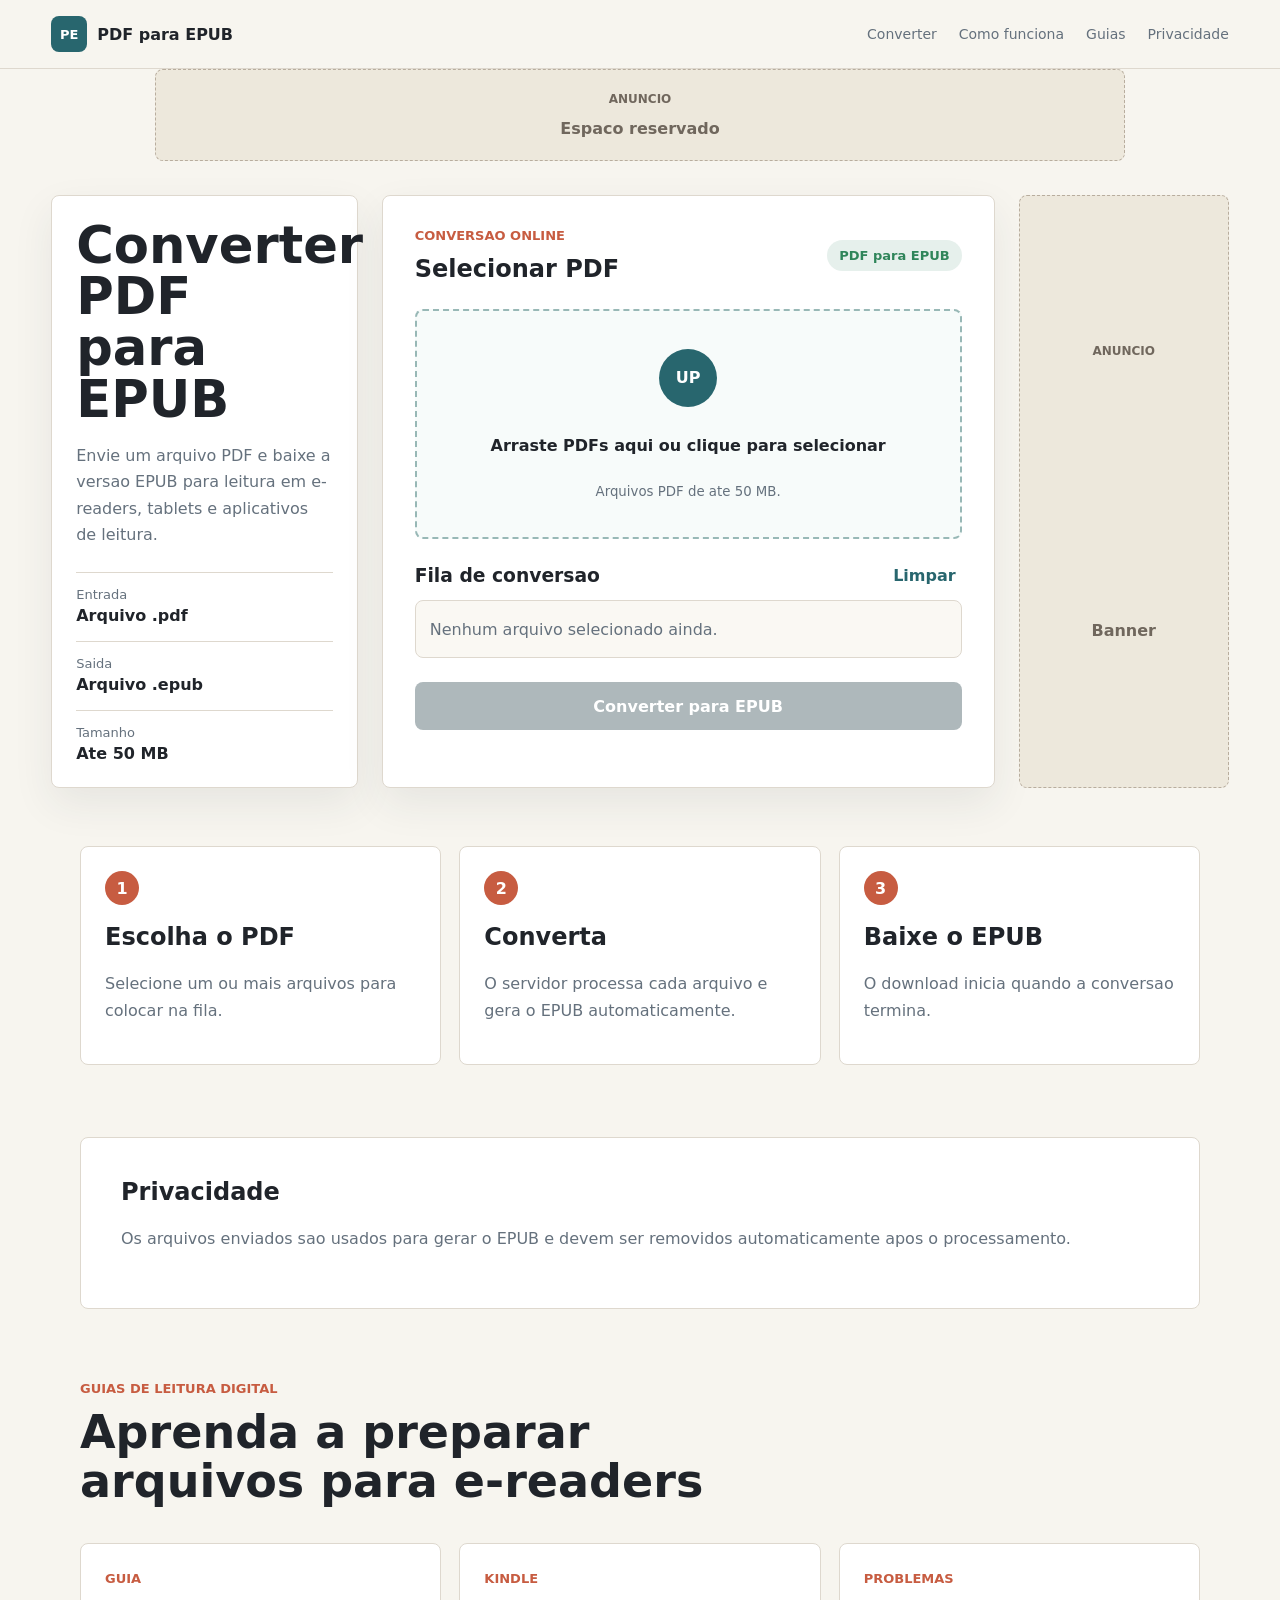
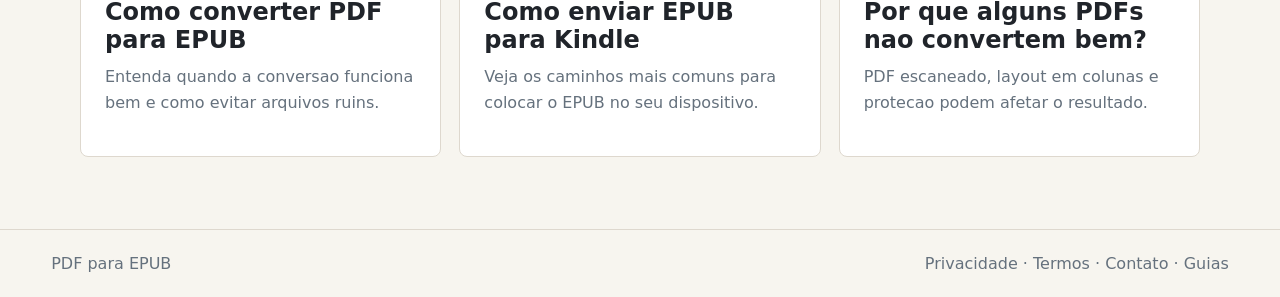
==== index.html @ bbee6e44 "Site pronto para produção" ====
<!doctype html>
<html lang="pt-BR">
  <head>
    <meta charset="utf-8">
    <meta name="viewport" content="width=device-width, initial-scale=1">
    <title>PDF para EPUB | Conversor online</title>
    <meta
      name="description"
      content="Converta PDF para EPUB e aprenda como ler melhor no Kindle, Kobo e aplicativos de leitura."
    >
    <meta property="og:title" content="PDF para EPUB | Conversor online">
    <meta property="og:description" content="Converta PDF para EPUB direto pelo navegador.">
    <meta property="og:type" content="website">
    <link rel="stylesheet" href="styles.css?v=20260701-4">
  </head>
  <body>
    <header class="topbar">
      <a class="brand" href="#" aria-label="PDF para EPUB">
        <span class="brand-mark">PE</span>
        <span>PDF para EPUB</span>
      </a>
      <nav class="nav" aria-label="Navegacao principal">
        <a href="#converter">Converter</a>
        <a href="#como-funciona">Como funciona</a>
        <a href="/guias.html">Guias</a>
        <a href="/privacy.html">Privacidade</a>
      </nav>
    </header>

    <main>
      <aside class="ad-slot ad-slot-wide" aria-label="Espaco reservado para anuncio">
        <span>Anuncio</span>
        <strong>Espaco reservado</strong>
      </aside>

      <section class="converter-hero" id="converter">
        <aside class="panel panel-side">
          <h1>Converter PDF para EPUB</h1>
          <p>
            Envie um arquivo PDF e baixe a versao EPUB para leitura em e-readers, tablets e aplicativos de leitura.
          </p>
          <dl class="feature-list">
            <div>
              <dt>Entrada</dt>
              <dd>Arquivo .pdf</dd>
            </div>
            <div>
              <dt>Saida</dt>
              <dd>Arquivo .epub</dd>
            </div>
            <div>
              <dt>Tamanho</dt>
              <dd>Ate 50 MB</dd>
            </div>
          </dl>
        </aside>

        <section class="converter-card" aria-labelledby="converter-title">
          <div class="converter-header">
            <div>
              <p class="eyebrow">Conversao online</p>
              <h2 id="converter-title">Selecionar PDF</h2>
            </div>
            <span class="status-pill">PDF para EPUB</span>
          </div>

          <label class="dropzone" id="dropzone" for="file-input">
            <input id="file-input" type="file" accept="application/pdf,.pdf" multiple>
            <span class="upload-icon" aria-hidden="true">UP</span>
            <strong>Arraste PDFs aqui ou clique para selecionar</strong>
            <small>Arquivos PDF de ate 50 MB.</small>
          </label>

          <div class="queue-header">
            <h3>Fila de conversao</h3>
            <button class="text-button" id="clear-button" type="button">Limpar</button>
          </div>

          <ul class="file-list" id="file-list" aria-live="polite">
            <li class="empty-state">Nenhum arquivo selecionado ainda.</li>
          </ul>

          <button class="convert-button" id="convert-button" type="button" disabled>
            Converter para EPUB
          </button>
        </section>

        <aside class="ad-slot ad-slot-tall" aria-label="Espaco reservado para anuncio lateral">
          <span>Anuncio</span>
          <strong>Banner</strong>
        </aside>
      </section>

      <section class="info-grid" id="como-funciona">
        <article>
          <span class="step">1</span>
          <h2>Escolha o PDF</h2>
          <p>Selecione um ou mais arquivos para colocar na fila.</p>
        </article>
        <article>
          <span class="step">2</span>
          <h2>Converta</h2>
          <p>O servidor processa cada arquivo e gera o EPUB automaticamente.</p>
        </article>
        <article>
          <span class="step">3</span>
          <h2>Baixe o EPUB</h2>
          <p>O download inicia quando a conversao termina.</p>
        </article>
      </section>

      <section class="privacy" id="privacidade">
        <h2>Privacidade</h2>
        <p>
          Os arquivos enviados sao usados para gerar o EPUB e devem ser removidos automaticamente apos o processamento.
        </p>
      </section>

      <section class="content-preview" aria-labelledby="guides-title">
        <div class="section-heading">
          <p class="eyebrow">Guias de leitura digital</p>
          <h2 id="guides-title">Aprenda a preparar arquivos para e-readers</h2>
        </div>
        <div class="article-grid">
          <a class="article-card" href="/como-converter-pdf-para-epub.html">
            <span>Guia</span>
            <h3>Como converter PDF para EPUB</h3>
            <p>Entenda quando a conversao funciona bem e como evitar arquivos ruins.</p>
          </a>
          <a class="article-card" href="/como-enviar-epub-para-kindle.html">
            <span>Kindle</span>
            <h3>Como enviar EPUB para Kindle</h3>
            <p>Veja os caminhos mais comuns para colocar o EPUB no seu dispositivo.</p>
          </a>
          <a class="article-card" href="/por-que-pdf-nao-converte-bem.html">
            <span>Problemas</span>
            <h3>Por que alguns PDFs nao convertem bem?</h3>
            <p>PDF escaneado, layout em colunas e protecao podem afetar o resultado.</p>
          </a>
        </div>
      </section>
    </main>

    <footer class="footer">
      <span>PDF para EPUB</span>
      <span>
        <a href="/privacy.html">Privacidade</a> ·
        <a href="/terms.html">Termos</a> ·
        <a href="/contact.html">Contato</a> ·
        <a href="/guias.html">Guias</a>
      </span>
    </footer>

    <script src="app.js?v=20260701-4"></script>
  </body>
</html>
---- styles.css ----
:root {
  color-scheme: light;
  --bg: #f7f5ef;
  --surface: #ffffff;
  --surface-strong: #f0eadf;
  --ink: #20242a;
  --muted: #65717d;
  --line: #ded8ce;
  --primary: #28666e;
  --primary-dark: #17494f;
  --accent: #c75c41;
  --success: #2f855a;
  --shadow: 0 24px 70px rgba(37, 46, 58, 0.14);
  font-family: Inter, ui-sans-serif, system-ui, -apple-system, BlinkMacSystemFont, "Segoe UI", sans-serif;
}

* {
  box-sizing: border-box;
}

html {
  scroll-behavior: smooth;
}

body {
  margin: 0;
  background: var(--bg);
  color: var(--ink);
}

a {
  color: inherit;
  text-decoration: none;
}

.topbar {
  align-items: center;
  background: rgba(247, 245, 239, 0.92);
  border-bottom: 1px solid var(--line);
  display: flex;
  justify-content: space-between;
  padding: 16px clamp(20px, 4vw, 64px);
  position: sticky;
  top: 0;
  z-index: 10;
  backdrop-filter: blur(14px);
}

.brand {
  align-items: center;
  display: inline-flex;
  font-weight: 800;
  gap: 10px;
}

.brand-mark {
  align-items: center;
  background: var(--primary);
  border-radius: 8px;
  color: #fff;
  display: inline-flex;
  font-size: 13px;
  height: 36px;
  justify-content: center;
  width: 36px;
}

.nav {
  display: flex;
  gap: 22px;
  color: var(--muted);
  font-size: 14px;
}

.nav a:hover {
  color: var(--ink);
}

main {
  width: 100%;
}

.hero {
  align-items: center;
  display: grid;
  gap: clamp(28px, 6vw, 80px);
  grid-template-columns: minmax(0, 1.05fr) minmax(280px, 0.95fr);
  min-height: calc(100vh - 70px);
  padding: clamp(48px, 7vw, 92px) clamp(20px, 4vw, 64px) 36px;
}

.hero-copy {
  max-width: 760px;
}

.eyebrow {
  color: var(--accent);
  font-size: 13px;
  font-weight: 800;
  letter-spacing: 0;
  margin: 0 0 12px;
  text-transform: uppercase;
}

h1,
h2,
h3,
p {
  margin-top: 0;
}

h1 {
  font-size: clamp(42px, 6vw, 76px);
  line-height: 0.98;
  margin-bottom: 24px;
}

.hero p {
  color: var(--muted);
  font-size: 18px;
  line-height: 1.7;
  max-width: 650px;
}

.hero-actions {
  display: flex;
  flex-wrap: wrap;
  gap: 12px;
  margin-top: 32px;
}

.button,
.convert-button {
  align-items: center;
  border: 0;
  border-radius: 8px;
  cursor: pointer;
  display: inline-flex;
  font: inherit;
  font-weight: 800;
  justify-content: center;
  min-height: 48px;
  padding: 0 20px;
}

.primary,
.convert-button {
  background: var(--primary);
  color: #fff;
}

.primary:hover,
.convert-button:hover:not(:disabled) {
  background: var(--primary-dark);
}

.secondary {
  background: var(--surface-strong);
  color: var(--ink);
}

.hero-visual {
  align-items: center;
  display: grid;
  gap: 22px;
  justify-items: center;
  min-height: 420px;
  position: relative;
}

.paper {
  background: var(--surface);
  border: 1px solid var(--line);
  border-radius: 8px;
  box-shadow: var(--shadow);
  display: grid;
  gap: 18px;
  min-height: 168px;
  padding: 28px;
  width: min(340px, 100%);
}

.paper span {
  align-items: center;
  border-radius: 999px;
  color: #fff;
  display: inline-flex;
  font-size: 13px;
  font-weight: 900;
  height: 34px;
  justify-content: center;
  width: 74px;
}

.paper strong {
  align-self: end;
  font-size: 24px;
}

.paper.pdf {
  transform: rotate(-4deg) translateX(-26px);
}

.paper.pdf span {
  background: var(--accent);
}

.paper.epub {
  transform: rotate(3deg) translateX(28px);
}

.paper.epub span {
  background: var(--primary);
}

.transfer-line {
  background: linear-gradient(90deg, var(--accent), var(--primary));
  border-radius: 99px;
  height: 6px;
  width: min(280px, 70%);
}

.ad-slot {
  align-items: center;
  background: #ede8dc;
  border: 1px dashed #b8ad9e;
  border-radius: 8px;
  color: #70675d;
  display: grid;
  gap: 4px;
  justify-items: center;
  padding: 18px;
  text-align: center;
}

.ad-slot span {
  font-size: 12px;
  font-weight: 900;
  text-transform: uppercase;
}

.ad-slot-wide {
  margin: 0 auto 34px;
  min-height: 92px;
  width: min(970px, calc(100% - 40px));
}

.converter-hero {
  display: grid;
  gap: 24px;
  grid-template-columns: minmax(220px, 0.7fr) minmax(320px, 1.4fr) minmax(180px, 0.48fr);
  padding: 0 clamp(20px, 4vw, 64px) 58px;
}

.panel,
.converter-card {
  background: var(--surface);
  border: 1px solid var(--line);
  border-radius: 8px;
  box-shadow: 0 16px 40px rgba(37, 46, 58, 0.08);
}

.panel {
  padding: 24px;
}

.panel-side h1 {
  font-size: clamp(34px, 4vw, 52px);
  line-height: 1;
  margin-bottom: 18px;
}

.panel p,
.privacy p,
.info-grid p {
  color: var(--muted);
  line-height: 1.65;
}

.feature-list {
  display: grid;
  gap: 16px;
  margin: 24px 0 0;
}

.feature-list div {
  border-top: 1px solid var(--line);
  padding-top: 14px;
}

.feature-list dt {
  color: var(--muted);
  font-size: 13px;
}

.feature-list dd {
  font-weight: 800;
  margin: 4px 0 0;
}

.converter-card {
  padding: clamp(20px, 3vw, 32px);
}

.converter-header,
.queue-header {
  align-items: center;
  display: flex;
  justify-content: space-between;
  gap: 16px;
}

.converter-header h2,
.queue-header h3 {
  margin-bottom: 0;
}

.status-pill {
  background: #e6f0ec;
  border-radius: 999px;
  color: var(--success);
  font-size: 13px;
  font-weight: 800;
  padding: 8px 12px;
  white-space: nowrap;
}

.dropzone {
  align-items: center;
  background: #f7fbfa;
  border: 2px dashed #98b8b6;
  border-radius: 8px;
  cursor: pointer;
  display: grid;
  gap: 10px;
  justify-items: center;
  margin: 26px 0;
  min-height: 230px;
  padding: 28px;
  text-align: center;
  transition: border-color 0.2s ease, background 0.2s ease;
}

.dropzone.dragging {
  background: #edf8f6;
  border-color: var(--primary);
}

.dropzone input {
  display: none;
}

.upload-icon {
  align-items: center;
  background: var(--primary);
  border-radius: 999px;
  color: #fff;
  display: inline-flex;
  font-size: 16px;
  font-weight: 900;
  height: 58px;
  justify-content: center;
  line-height: 1;
  width: 58px;
}

.dropzone small {
  color: var(--muted);
}

.text-button {
  background: transparent;
  border: 0;
  color: var(--primary);
  cursor: pointer;
  font: inherit;
  font-weight: 800;
}

.file-list {
  display: grid;
  gap: 10px;
  list-style: none;
  margin: 14px 0 24px;
  padding: 0;
}

.file-list li {
  align-items: center;
  background: #faf8f3;
  border: 1px solid var(--line);
  border-radius: 8px;
  display: grid;
  gap: 8px;
  grid-template-columns: 1fr auto;
  min-height: 58px;
  padding: 12px 14px;
}

.file-meta {
  color: var(--muted);
  display: block;
  font-size: 13px;
  margin-top: 2px;
}

.file-state {
  color: var(--primary);
  font-size: 13px;
  font-weight: 900;
}

.empty-state {
  color: var(--muted);
  grid-template-columns: 1fr !important;
}

.convert-button {
  width: 100%;
}

.convert-button:disabled {
  background: #aeb8bb;
  cursor: not-allowed;
}

.ad-slot-tall {
  min-height: 420px;
}

.info-grid,
.privacy,
.content-preview {
  margin: 0 auto 72px;
  width: min(1120px, calc(100% - 40px));
}

.info-grid {
  display: grid;
  gap: 18px;
  grid-template-columns: repeat(3, 1fr);
}

.info-grid article {
  background: var(--surface);
  border: 1px solid var(--line);
  border-radius: 8px;
  padding: 24px;
}

.step {
  align-items: center;
  background: var(--accent);
  border-radius: 999px;
  color: #fff;
  display: inline-flex;
  font-weight: 900;
  height: 34px;
  justify-content: center;
  margin-bottom: 18px;
  width: 34px;
}

.privacy {
  background: var(--surface);
  border: 1px solid var(--line);
  border-radius: 8px;
  padding: clamp(24px, 4vw, 40px);
}

.section-heading {
  margin-bottom: 22px;
  max-width: 720px;
}

.section-heading h2 {
  font-size: clamp(30px, 4vw, 46px);
  line-height: 1.05;
}

.article-grid {
  display: grid;
  gap: 18px;
  grid-template-columns: repeat(3, 1fr);
}

.article-card {
  background: var(--surface);
  border: 1px solid var(--line);
  border-radius: 8px;
  display: block;
  min-height: 210px;
  padding: 24px;
  transition: border-color 0.2s ease, transform 0.2s ease;
}

.article-card:hover {
  border-color: var(--primary);
  transform: translateY(-2px);
}

.article-card span {
  color: var(--accent);
  font-size: 13px;
  font-weight: 900;
  text-transform: uppercase;
}

.article-card h3 {
  font-size: 24px;
  line-height: 1.15;
  margin: 12px 0 10px;
}

.article-card p {
  color: var(--muted);
  line-height: 1.6;
}

.legal-page {
  background: var(--surface);
  border: 1px solid var(--line);
  border-radius: 8px;
  margin: 48px auto 72px;
  padding: clamp(24px, 4vw, 44px);
  width: min(860px, calc(100% - 40px));
}

.legal-page h1 {
  font-size: clamp(34px, 5vw, 54px);
  line-height: 1;
  margin-bottom: 22px;
}

.legal-page p {
  color: var(--muted);
  line-height: 1.75;
}

.article-page {
  background: var(--surface);
  border: 1px solid var(--line);
  border-radius: 8px;
  margin: 48px auto 72px;
  padding: clamp(24px, 5vw, 56px);
  width: min(860px, calc(100% - 40px));
}

.article-page h1 {
  font-size: clamp(36px, 6vw, 64px);
  line-height: 1;
}

.article-page h2 {
  font-size: clamp(24px, 3vw, 32px);
  margin: 34px 0 12px;
}

.article-page p {
  color: var(--muted);
  font-size: 18px;
  line-height: 1.75;
}

.inline-link {
  color: var(--primary);
  font-weight: 900;
  text-decoration: underline;
  text-underline-offset: 4px;
}

.article-list {
  display: grid;
  gap: 12px;
  margin-top: 28px;
}

.article-list a {
  background: #faf8f3;
  border: 1px solid var(--line);
  border-radius: 8px;
  color: var(--primary);
  font-weight: 900;
  padding: 16px;
}

.footer {
  align-items: center;
  border-top: 1px solid var(--line);
  color: var(--muted);
  display: flex;
  gap: 16px;
  justify-content: space-between;
  padding: 24px clamp(20px, 4vw, 64px);
}

@media (max-width: 980px) {
  .hero,
  .converter-hero {
    grid-template-columns: 1fr;
  }

  .hero {
    min-height: auto;
  }

  .ad-slot-tall {
    min-height: 120px;
  }

  .info-grid {
    grid-template-columns: 1fr;
  }

  .article-grid {
    grid-template-columns: 1fr;
  }
}

@media (max-width: 680px) {
  .topbar {
    align-items: flex-start;
    gap: 14px;
  }

  .nav {
    display: none;
  }

  h1 {
    font-size: 42px;
  }

  .hero-visual {
    min-height: 340px;
  }

  .paper.pdf,
  .paper.epub {
    transform: none;
  }

  .converter-header,
  .footer {
    align-items: flex-start;
    flex-direction: column;
  }

  .file-list li {
    grid-template-columns: 1fr;
  }
}
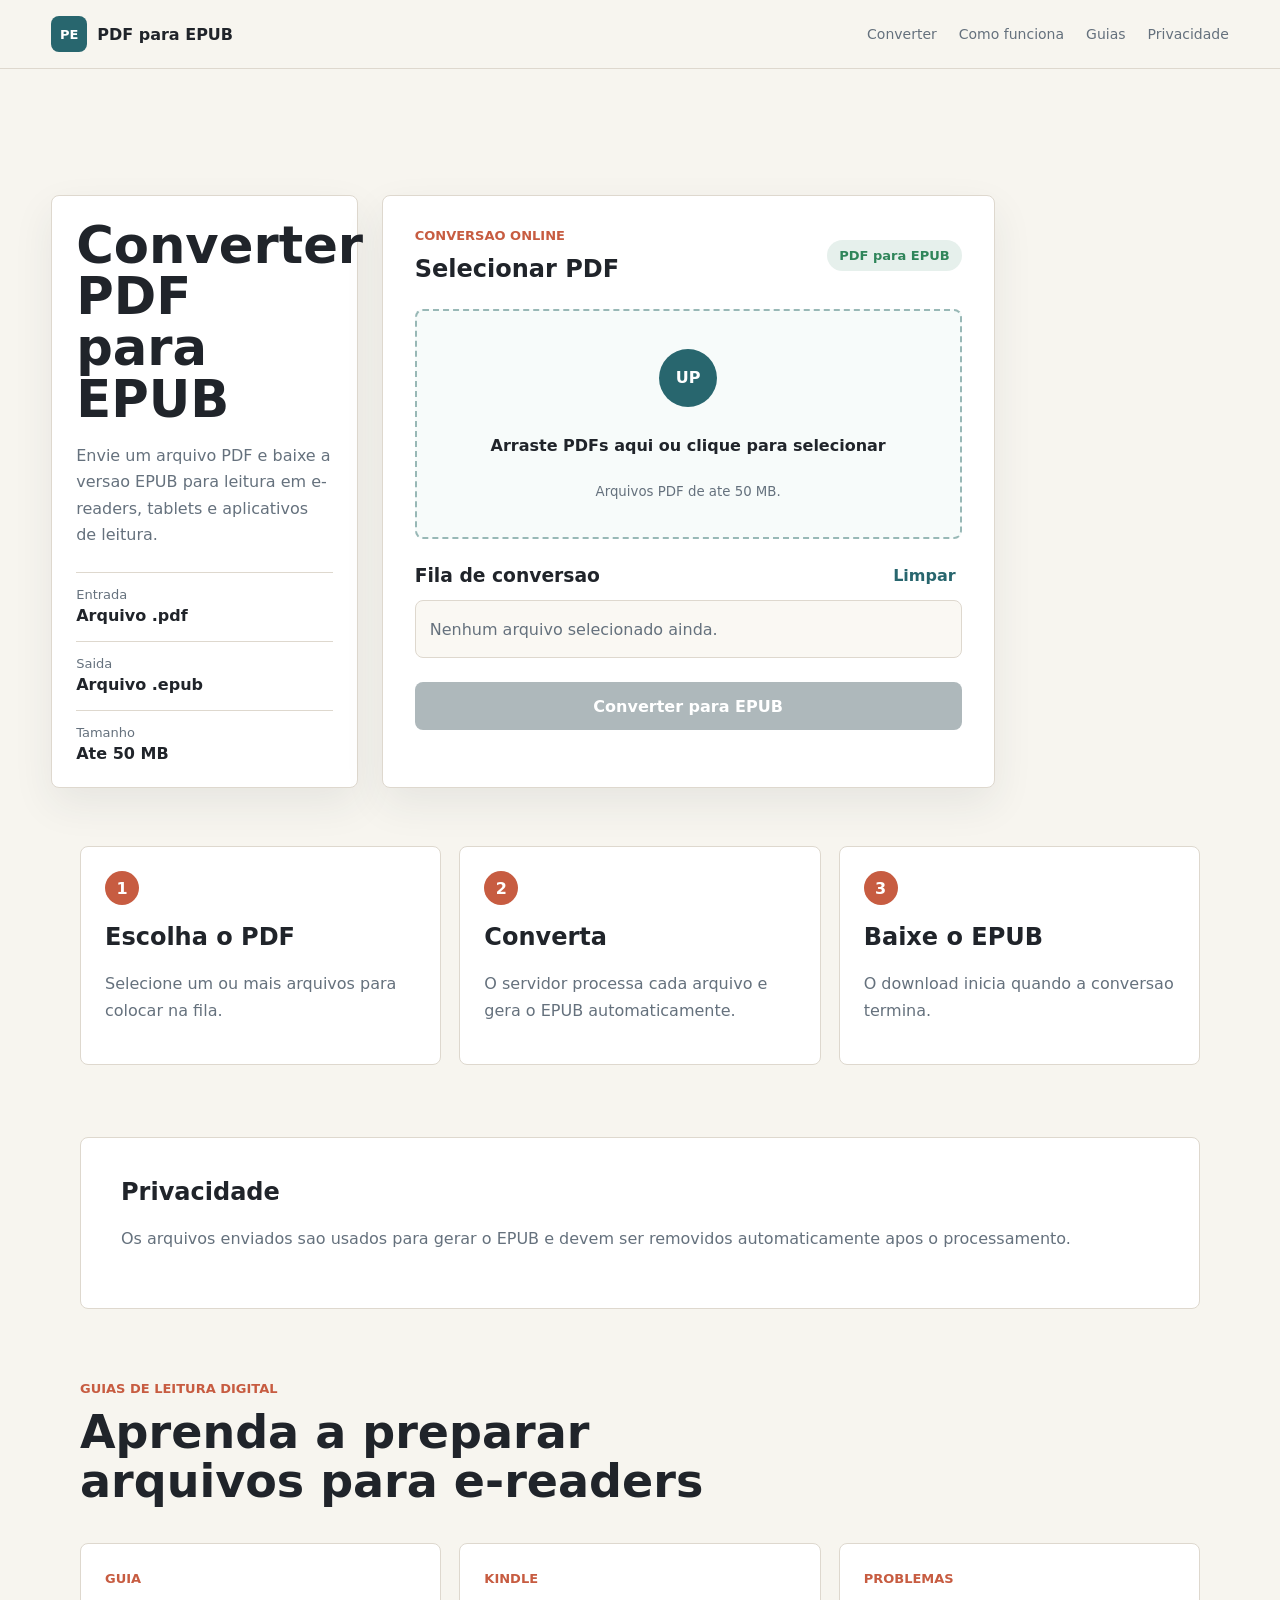
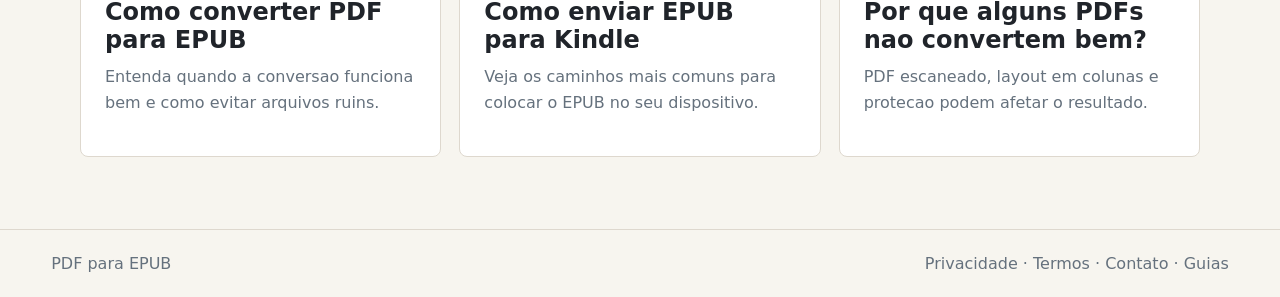
==== commit cbff1271: "Remove ad placeholder labels" ====
--- a/index.html
+++ b/index.html
@@ -11,7 +11,7 @@
     <meta property="og:title" content="PDF para EPUB | Conversor online">
     <meta property="og:description" content="Converta PDF para EPUB direto pelo navegador.">
     <meta property="og:type" content="website">
-    <link rel="stylesheet" href="styles.css?v=20260701-4">
+    <link rel="stylesheet" href="styles.css?v=20260704-1">
   </head>
   <body>
     <header class="topbar">
@@ -28,10 +28,7 @@
     </header>
 
     <main>
-      <aside class="ad-slot ad-slot-wide" aria-label="Espaco reservado para anuncio">
-        <span>Anuncio</span>
-        <strong>Espaco reservado</strong>
-      </aside>
+      <aside class="ad-slot ad-slot-wide" aria-label="Publicidade"></aside>
 
       <section class="converter-hero" id="converter">
         <aside class="panel panel-side">
@@ -85,10 +82,7 @@
           </button>
         </section>
 
-        <aside class="ad-slot ad-slot-tall" aria-label="Espaco reservado para anuncio lateral">
-          <span>Anuncio</span>
-          <strong>Banner</strong>
-        </aside>
+        <aside class="ad-slot ad-slot-tall" aria-label="Publicidade"></aside>
       </section>
 
       <section class="info-grid" id="como-funciona">
@@ -151,6 +145,6 @@
       </span>
     </footer>
 
-    <script src="app.js?v=20260701-4"></script>
+    <script src="app.js?v=20260704-1"></script>
   </body>
 </html>
--- a/styles.css
+++ b/styles.css
@@ -222,21 +222,14 @@
 
 .ad-slot {
   align-items: center;
-  background: #ede8dc;
-  border: 1px dashed #b8ad9e;
-  border-radius: 8px;
-  color: #70675d;
+  background: transparent;
+  border: 0;
+  border-radius: 8px;
   display: grid;
   gap: 4px;
   justify-items: center;
   padding: 18px;
   text-align: center;
-}
-
-.ad-slot span {
-  font-size: 12px;
-  font-weight: 900;
-  text-transform: uppercase;
 }
 
 .ad-slot-wide {
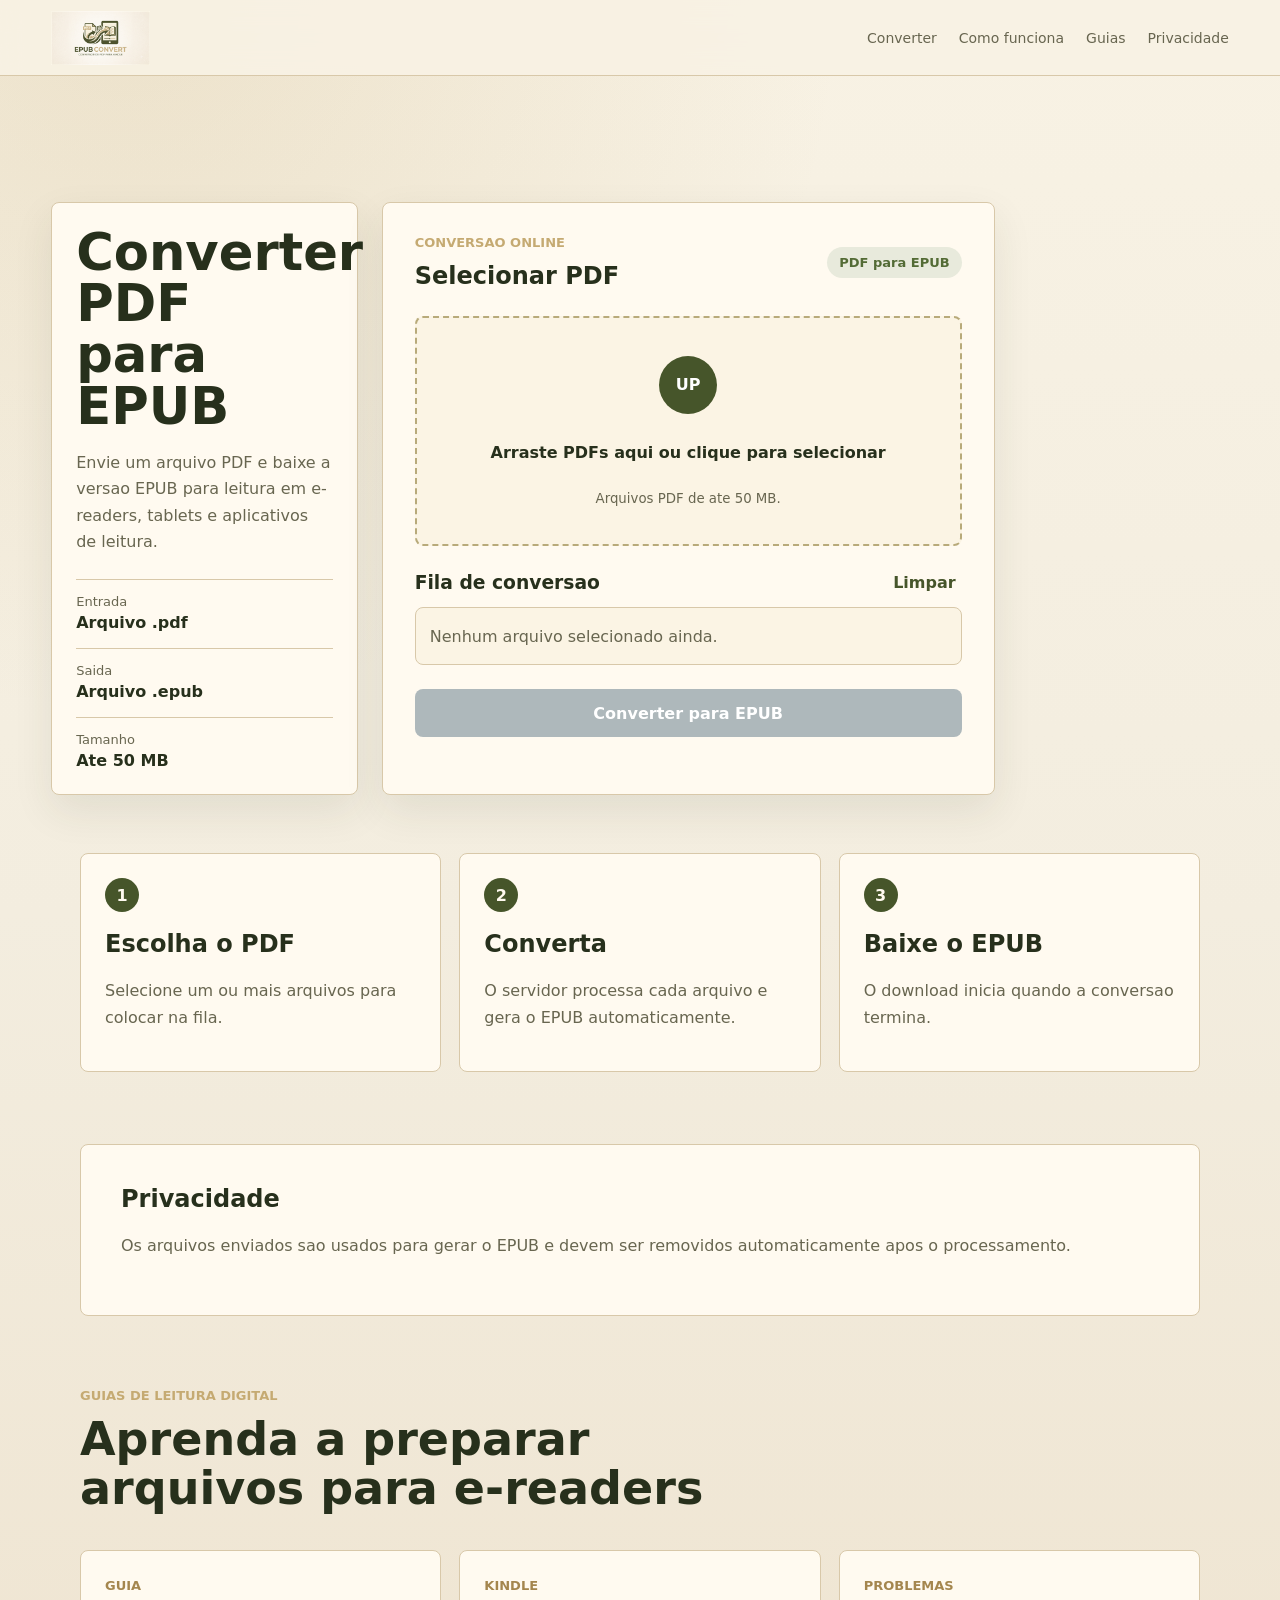
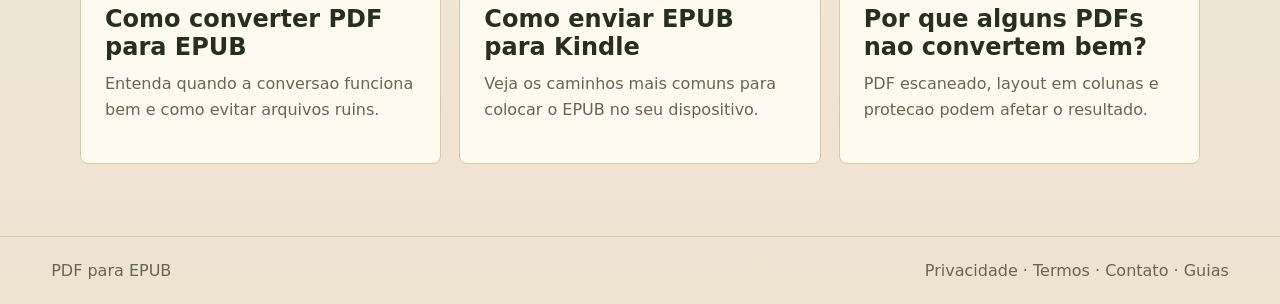
==== commit e0b2ab13: "Apply site branding and favicon" ====
--- a/index.html
+++ b/index.html
@@ -11,13 +11,14 @@
     <meta property="og:title" content="PDF para EPUB | Conversor online">
     <meta property="og:description" content="Converta PDF para EPUB direto pelo navegador.">
     <meta property="og:type" content="website">
-    <link rel="stylesheet" href="styles.css?v=20260704-1">
+    <link rel="icon" type="image/png" href="/assets/favicon.png">
+    <link rel="apple-touch-icon" href="/assets/favicon.png">
+    <link rel="stylesheet" href="styles.css?v=20260704-2">
   </head>
   <body>
     <header class="topbar">
-      <a class="brand" href="#" aria-label="PDF para EPUB">
-        <span class="brand-mark">PE</span>
-        <span>PDF para EPUB</span>
+      <a class="brand" href="/" aria-label="EPUB Convert">
+        <img class="brand-logo" src="/assets/logo.png" alt="EPUB Convert">
       </a>
       <nav class="nav" aria-label="Navegacao principal">
         <a href="#converter">Converter</a>
@@ -145,6 +146,6 @@
       </span>
     </footer>
 
-    <script src="app.js?v=20260704-1"></script>
+    <script src="app.js?v=20260704-2"></script>
   </body>
 </html>
--- a/styles.css
+++ b/styles.css
@@ -1,16 +1,17 @@
 :root {
   color-scheme: light;
-  --bg: #f7f5ef;
-  --surface: #ffffff;
-  --surface-strong: #f0eadf;
-  --ink: #20242a;
-  --muted: #65717d;
-  --line: #ded8ce;
-  --primary: #28666e;
-  --primary-dark: #17494f;
-  --accent: #c75c41;
-  --success: #2f855a;
-  --shadow: 0 24px 70px rgba(37, 46, 58, 0.14);
+  --bg: #f3eddf;
+  --surface: #fffaf0;
+  --surface-strong: #e9ddc4;
+  --ink: #27301c;
+  --muted: #686650;
+  --line: #d8c8a9;
+  --primary: #46552a;
+  --primary-dark: #2f3b1a;
+  --accent: #c5aa72;
+  --accent-dark: #a4864e;
+  --success: #536b35;
+  --shadow: 0 24px 70px rgba(48, 55, 32, 0.16);
   font-family: Inter, ui-sans-serif, system-ui, -apple-system, BlinkMacSystemFont, "Segoe UI", sans-serif;
 }
 
@@ -20,11 +21,14 @@
 
 html {
   scroll-behavior: smooth;
+  scroll-padding-top: 92px;
 }
 
 body {
   margin: 0;
-  background: var(--bg);
+  background:
+    radial-gradient(circle at 10% 0%, rgba(197, 170, 114, 0.22), transparent 32%),
+    linear-gradient(180deg, #f8f2e4 0%, var(--bg) 48%, #eee3cf 100%);
   color: var(--ink);
 }
 
@@ -35,11 +39,12 @@
 
 .topbar {
   align-items: center;
-  background: rgba(247, 245, 239, 0.92);
+  background: rgba(248, 242, 228, 0.94);
   border-bottom: 1px solid var(--line);
   display: flex;
   justify-content: space-between;
-  padding: 16px clamp(20px, 4vw, 64px);
+  min-height: 76px;
+  padding: 10px clamp(20px, 4vw, 64px);
   position: sticky;
   top: 0;
   z-index: 10;
@@ -53,16 +58,11 @@
   gap: 10px;
 }
 
-.brand-mark {
-  align-items: center;
-  background: var(--primary);
-  border-radius: 8px;
-  color: #fff;
-  display: inline-flex;
-  font-size: 13px;
-  height: 36px;
-  justify-content: center;
-  width: 36px;
+.brand-logo {
+  display: block;
+  height: 54px;
+  object-fit: contain;
+  width: auto;
 }
 
 .nav {
@@ -73,7 +73,7 @@
 }
 
 .nav a:hover {
-  color: var(--ink);
+  color: var(--primary);
 }
 
 main {
@@ -243,6 +243,7 @@
   gap: 24px;
   grid-template-columns: minmax(220px, 0.7fr) minmax(320px, 1.4fr) minmax(180px, 0.48fr);
   padding: 0 clamp(20px, 4vw, 64px) 58px;
+  scroll-margin-top: 104px;
 }
 
 .panel,
@@ -250,7 +251,7 @@
   background: var(--surface);
   border: 1px solid var(--line);
   border-radius: 8px;
-  box-shadow: 0 16px 40px rgba(37, 46, 58, 0.08);
+  box-shadow: 0 16px 40px rgba(48, 55, 32, 0.09);
 }
 
 .panel {
@@ -309,7 +310,7 @@
 }
 
 .status-pill {
-  background: #e6f0ec;
+  background: #e8eadc;
   border-radius: 999px;
   color: var(--success);
   font-size: 13px;
@@ -320,8 +321,8 @@
 
 .dropzone {
   align-items: center;
-  background: #f7fbfa;
-  border: 2px dashed #98b8b6;
+  background: #fbf4e4;
+  border: 2px dashed #b8aa7a;
   border-radius: 8px;
   cursor: pointer;
   display: grid;
@@ -335,7 +336,7 @@
 }
 
 .dropzone.dragging {
-  background: #edf8f6;
+  background: #f2ead4;
   border-color: var(--primary);
 }
 
@@ -380,7 +381,7 @@
 
 .file-list li {
   align-items: center;
-  background: #faf8f3;
+  background: #fbf4e4;
   border: 1px solid var(--line);
   border-radius: 8px;
   display: grid;
@@ -443,9 +444,9 @@
 
 .step {
   align-items: center;
-  background: var(--accent);
+  background: var(--primary);
   border-radius: 999px;
-  color: #fff;
+  color: #fffaf0;
   display: inline-flex;
   font-weight: 900;
   height: 34px;
@@ -493,7 +494,7 @@
 }
 
 .article-card span {
-  color: var(--accent);
+  color: var(--accent-dark);
   font-size: 13px;
   font-weight: 900;
   text-transform: uppercase;
@@ -569,7 +570,7 @@
 }
 
 .article-list a {
-  background: #faf8f3;
+  background: #fbf4e4;
   border: 1px solid var(--line);
   border-radius: 8px;
   color: var(--primary);
@@ -616,6 +617,11 @@
     gap: 14px;
   }
 
+  .brand-logo {
+    height: 46px;
+    max-width: 230px;
+  }
+
   .nav {
     display: none;
   }
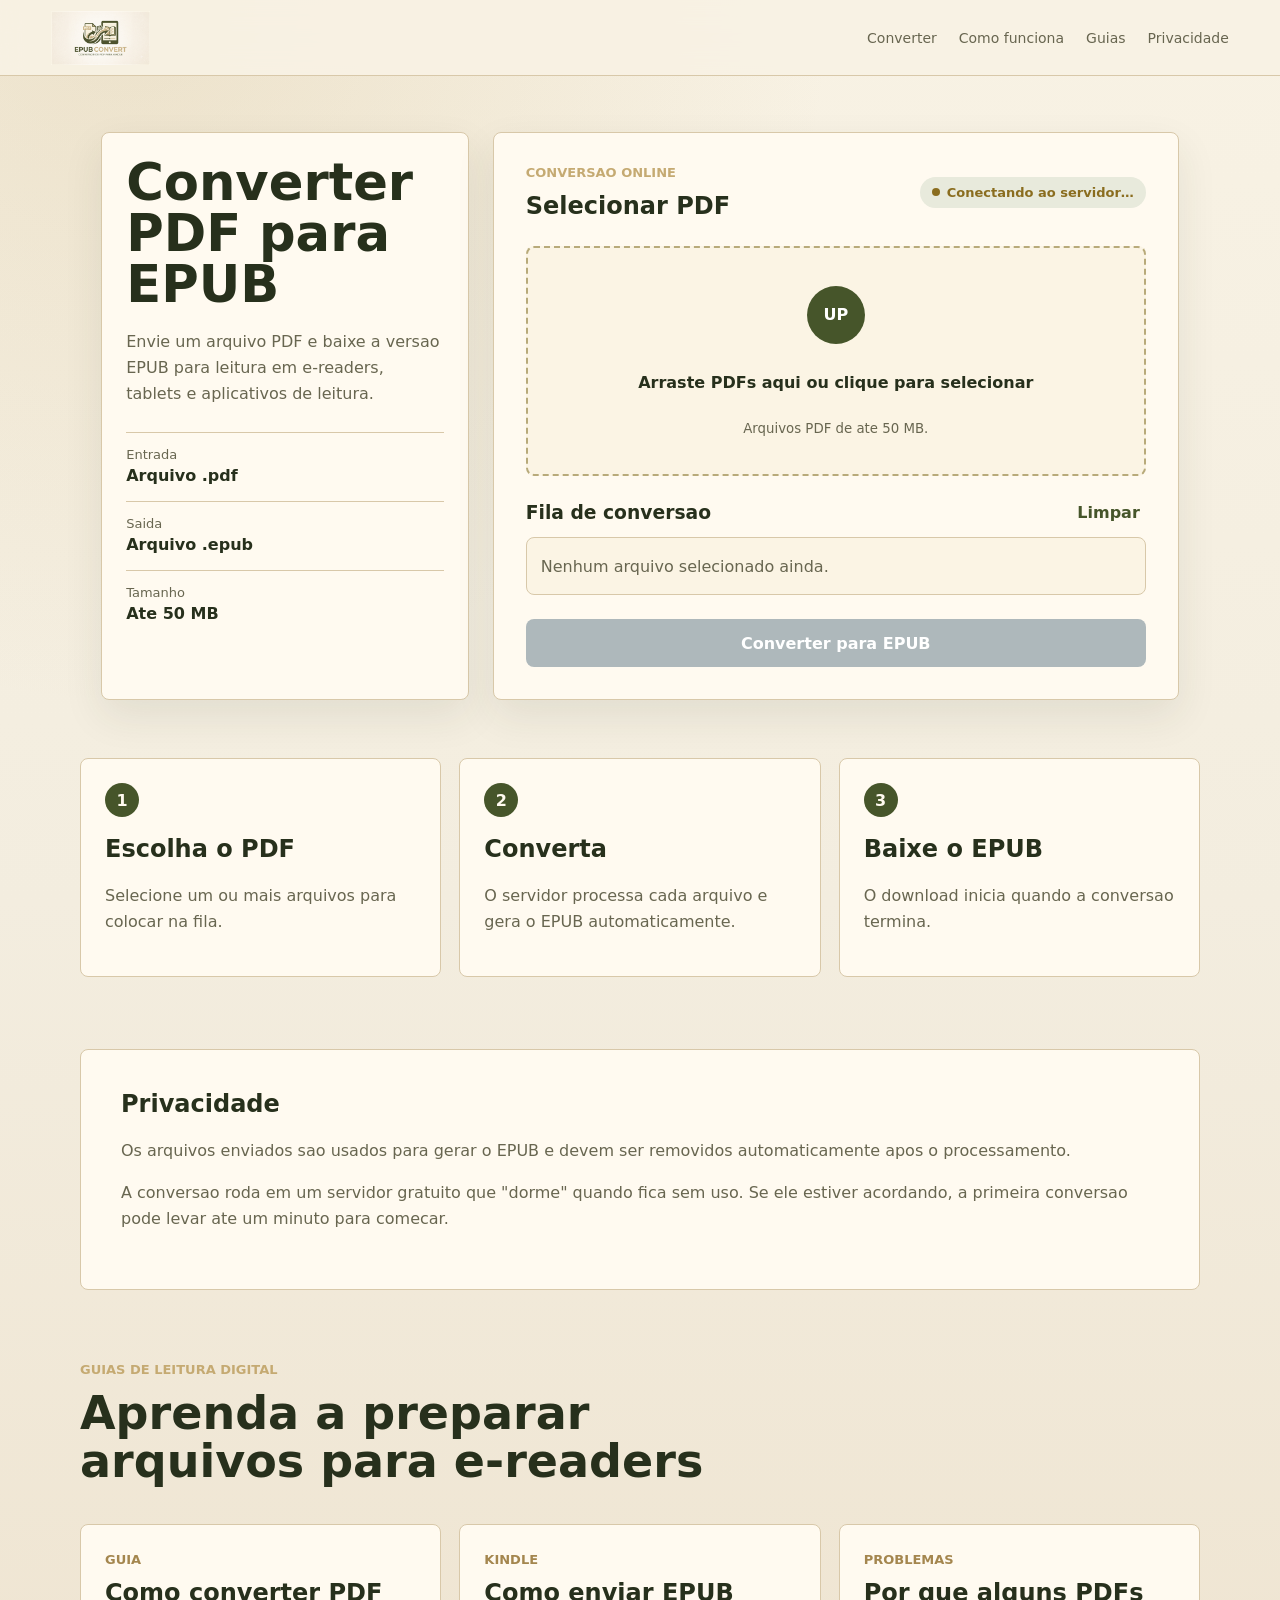
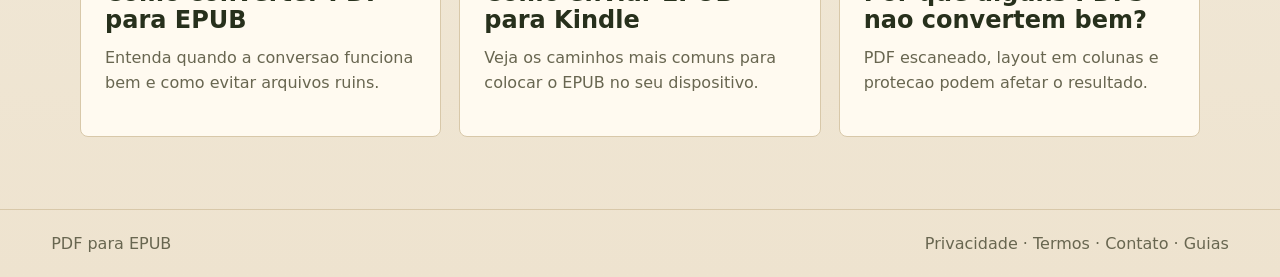
==== commit 5cb547f7: "Publicação: front no GitHub Pages e API no Render - Front funciona dentro de /pdf-para-epub/ (links " ====
--- a/index.html
+++ b/index.html
@@ -4,6 +4,7 @@
     <meta charset="utf-8">
     <meta name="viewport" content="width=device-width, initial-scale=1">
     <title>PDF para EPUB | Conversor online</title>
+    <link rel="canonical" href="https://alex-m-silva.github.io/pdf-para-epub/">
     <meta
       name="description"
       content="Converta PDF para EPUB e aprenda como ler melhor no Kindle, Kobo e aplicativos de leitura."
@@ -11,25 +12,24 @@
     <meta property="og:title" content="PDF para EPUB | Conversor online">
     <meta property="og:description" content="Converta PDF para EPUB direto pelo navegador.">
     <meta property="og:type" content="website">
-    <link rel="icon" type="image/png" href="/assets/favicon.png">
-    <link rel="apple-touch-icon" href="/assets/favicon.png">
-    <link rel="stylesheet" href="styles.css?v=20260704-2">
+    <link rel="icon" type="image/png" href="assets/favicon.png">
+    <link rel="apple-touch-icon" href="assets/favicon.png">
+    <link rel="stylesheet" href="styles.css?v=20261008">
   </head>
   <body>
     <header class="topbar">
-      <a class="brand" href="/" aria-label="EPUB Convert">
-        <img class="brand-logo" src="/assets/logo.png" alt="EPUB Convert">
+      <a class="brand" href="./" aria-label="EPUB Convert">
+        <img class="brand-logo" src="assets/logo.png" alt="EPUB Convert">
       </a>
       <nav class="nav" aria-label="Navegacao principal">
         <a href="#converter">Converter</a>
         <a href="#como-funciona">Como funciona</a>
-        <a href="/guias.html">Guias</a>
-        <a href="/privacy.html">Privacidade</a>
+        <a href="guias.html">Guias</a>
+        <a href="privacy.html">Privacidade</a>
       </nav>
     </header>
 
     <main>
-      <aside class="ad-slot ad-slot-wide" aria-label="Publicidade"></aside>
 
       <section class="converter-hero" id="converter">
         <aside class="panel panel-side">
@@ -59,7 +59,7 @@
               <p class="eyebrow">Conversao online</p>
               <h2 id="converter-title">Selecionar PDF</h2>
             </div>
-            <span class="status-pill">PDF para EPUB</span>
+            <span class="status-pill" id="api-status" data-estado="verificando" role="status">Conectando ao servidor…</span>
           </div>
 
           <label class="dropzone" id="dropzone" for="file-input">
@@ -82,8 +82,6 @@
             Converter para EPUB
           </button>
         </section>
-
-        <aside class="ad-slot ad-slot-tall" aria-label="Publicidade"></aside>
       </section>
 
       <section class="info-grid" id="como-funciona">
@@ -109,6 +107,9 @@
         <p>
           Os arquivos enviados sao usados para gerar o EPUB e devem ser removidos automaticamente apos o processamento.
         </p>
+        <p>
+          A conversao roda em um servidor gratuito que "dorme" quando fica sem uso. Se ele estiver acordando, a primeira conversao pode levar ate um minuto para comecar.
+        </p>
       </section>
 
       <section class="content-preview" aria-labelledby="guides-title">
@@ -117,17 +118,17 @@
           <h2 id="guides-title">Aprenda a preparar arquivos para e-readers</h2>
         </div>
         <div class="article-grid">
-          <a class="article-card" href="/como-converter-pdf-para-epub.html">
+          <a class="article-card" href="como-converter-pdf-para-epub.html">
             <span>Guia</span>
             <h3>Como converter PDF para EPUB</h3>
             <p>Entenda quando a conversao funciona bem e como evitar arquivos ruins.</p>
           </a>
-          <a class="article-card" href="/como-enviar-epub-para-kindle.html">
+          <a class="article-card" href="como-enviar-epub-para-kindle.html">
             <span>Kindle</span>
             <h3>Como enviar EPUB para Kindle</h3>
             <p>Veja os caminhos mais comuns para colocar o EPUB no seu dispositivo.</p>
           </a>
-          <a class="article-card" href="/por-que-pdf-nao-converte-bem.html">
+          <a class="article-card" href="por-que-pdf-nao-converte-bem.html">
             <span>Problemas</span>
             <h3>Por que alguns PDFs nao convertem bem?</h3>
             <p>PDF escaneado, layout em colunas e protecao podem afetar o resultado.</p>
@@ -139,13 +140,14 @@
     <footer class="footer">
       <span>PDF para EPUB</span>
       <span>
-        <a href="/privacy.html">Privacidade</a> ·
-        <a href="/terms.html">Termos</a> ·
-        <a href="/contact.html">Contato</a> ·
-        <a href="/guias.html">Guias</a>
+        <a href="privacy.html">Privacidade</a> ·
+        <a href="terms.html">Termos</a> ·
+        <a href="contact.html">Contato</a> ·
+        <a href="guias.html">Guias</a>
       </span>
     </footer>
 
-    <script src="app.js?v=20260704-2"></script>
+    <script src="config.js?v=20261008"></script>
+    <script src="app.js?v=20261008"></script>
   </body>
 </html>
--- a/styles.css
+++ b/styles.css
@@ -241,8 +241,10 @@
 .converter-hero {
   display: grid;
   gap: 24px;
-  grid-template-columns: minmax(220px, 0.7fr) minmax(320px, 1.4fr) minmax(180px, 0.48fr);
-  padding: 0 clamp(20px, 4vw, 64px) 58px;
+  grid-template-columns: minmax(220px, 0.75fr) minmax(320px, 1.4fr);
+  margin: 0 auto;
+  max-width: 1180px;
+  padding: clamp(28px, 5vw, 56px) clamp(20px, 4vw, 64px) 58px;
   scroll-margin-top: 104px;
 }
 
@@ -649,3 +651,36 @@
     grid-template-columns: 1fr;
   }
 }
+
+/* Status do servidor de conversao (ver acordarServidor em app.js) */
+.status-pill::before {
+  border-radius: 50%;
+  content: "";
+  display: inline-block;
+  height: 8px;
+  margin-right: 7px;
+  vertical-align: 1px;
+  width: 8px;
+  background: currentColor;
+}
+
+.status-pill[data-estado="verificando"],
+.status-pill[data-estado="acordando"] {
+  color: #8a6d1f;
+}
+
+.status-pill[data-estado="verificando"]::before,
+.status-pill[data-estado="acordando"]::before {
+  animation: piscar-status 1.2s ease-in-out infinite;
+}
+
+.status-pill[data-estado="offline"] {
+  background: #f6e3df;
+  color: #a2412f;
+}
+
+@keyframes piscar-status {
+  50% {
+    opacity: 0.25;
+  }
+}
